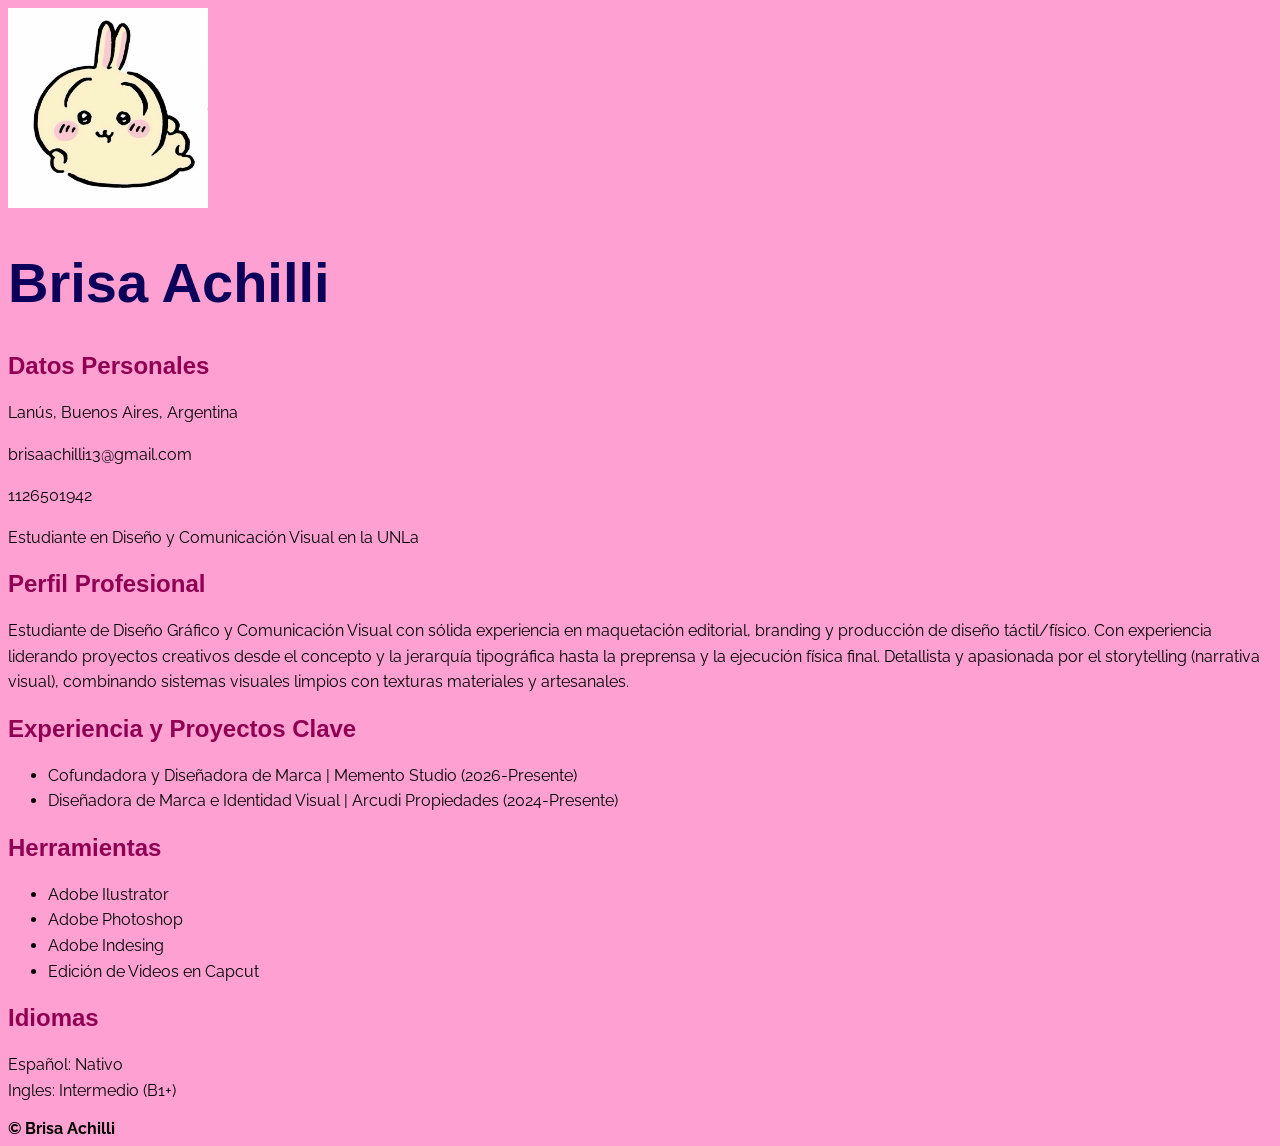
==== index.html @ 15874264 "primer commit" ====
<!DOCTYPE html>
<html>

<head>
    <meta charset="utf-8" />
    <title>Mi primer TP </title>
    <link rel="stylesheet" href="estilos.css">
    <style>
        @import url('https://fonts.googleapis.com/css2?family=Raleway:ital,wght@0,100..900;1,100..900&display=swap');
    </style>
</head>

<body>
    <header>
        <img src="img/usagi.jpg" alt="Foto de perfil" weidth="200" height="200">
        <h1>Brisa Achilli</h1>
    </header>
    <main>
        <h2>Datos Personales</h2>
        <p>Lanús, Buenos Aires, Argentina</p>
        <p>brisaachilli13@gmail.com</p>
        <p>1126501942</p>
        <p>Estudiante en Diseño y Comunicación Visual en la UNLa</p>
        <h2>Perfil Profesional</h2>
        <p> Estudiante de Diseño Gráfico y Comunicación Visual con sólida experiencia en maquetación editorial, branding
            y producción de diseño táctil/físico. Con experiencia liderando proyectos creativos desde el concepto y la
            jerarquía tipográfica hasta la preprensa y la ejecución física final. Detallista y apasionada por el
            storytelling (narrativa visual), combinando sistemas visuales limpios con texturas materiales y artesanales.
        </p>
        <h2>Experiencia y Proyectos Clave</h2>
        <ul>
            <li>Cofundadora y Diseñadora de Marca | Memento Studio (2026-Presente)</li>
            <li>Diseñadora de Marca e Identidad Visual | Arcudi Propiedades (2024-Presente)</li>
        </ul>
        <h2>Herramientas</h2>
        <ul>
            <li> Adobe Ilustrator</li>
            <li> Adobe Photoshop</li>
            <li> Adobe Indesing</li>
            <li> Edición de Videos en Capcut</li>
        </ul>

        <h2>Idiomas</h2>
        <p>Español: Nativo <br>
            Ingles: Intermedio (B1+) </p>



    </main>
    <footer><b>© Brisa Achilli</b></footer>
</body>

</html>
---- estilos.css ----
/*CSS DOCUMENT*/
@charset "UTF-8";
@font-face {
    font-family: "Special Gothic Expanded";
    src: url("fuentes/Special_Gothic_Expanded_One/SpecialGothicExpandedOne-Regular.ttf") format("truetype");
}

* {
    font-family: "raleway", sans-serif;
    background-color: rgb(255, 160, 211);
}

h1 {
    font-family: "Special Gothic Expanded", sans-serif;
    font-size: 3.5em;
    color: rgb(12, 0, 90);
}
h2,h3 {
    font-family: "Special Gothic Expanded", sans-serif;
    font-size: 1.5em;
    color: rgb(143, 0, 83);
}
p {
    text-wrap-style: balance;
    line-height: 1.6em;
}
li {
    text-wrap-style: balance;
    line-height: 1.6em;
}
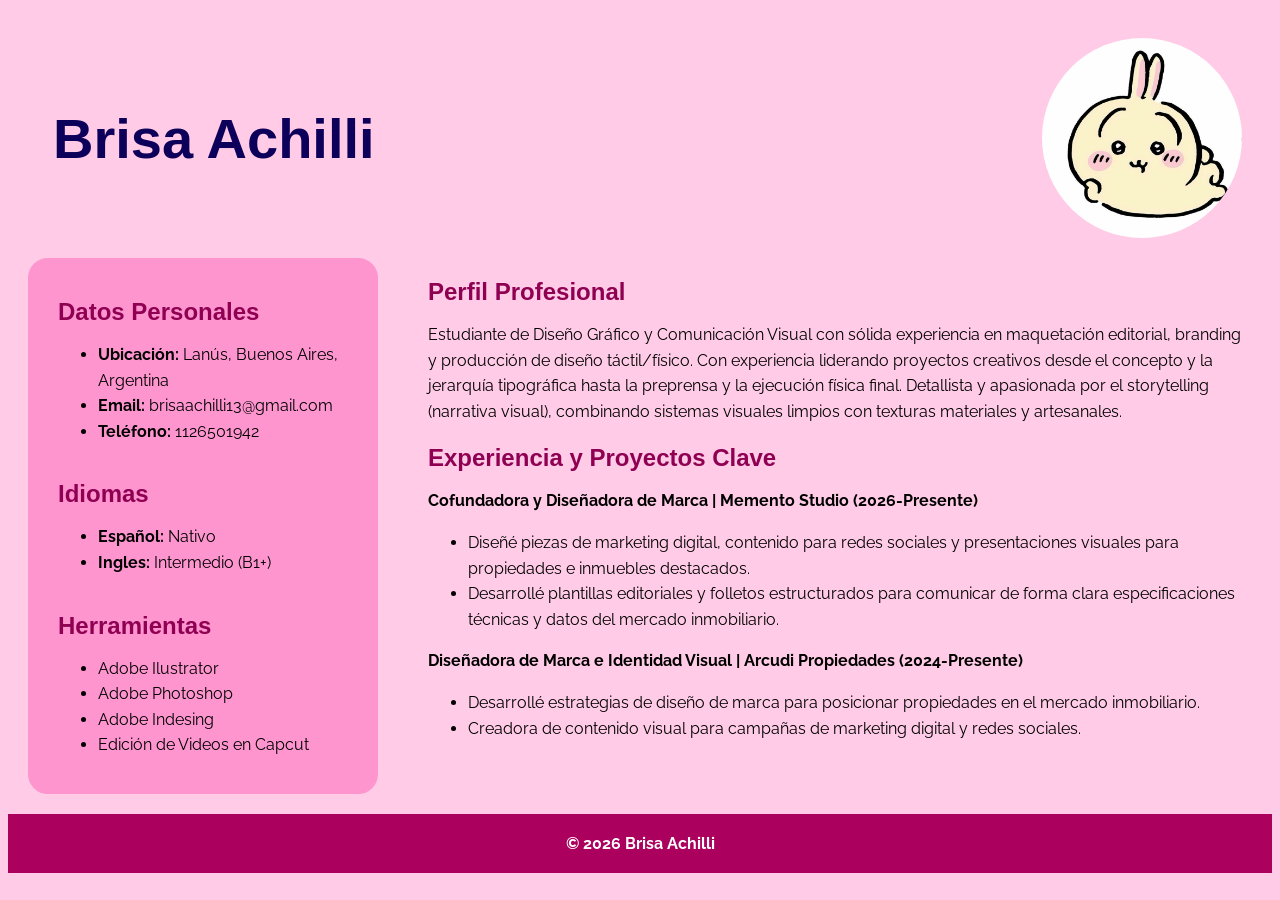
==== commit 35b7499c: "utilizacion de flexbox" ====
--- a/index.html
+++ b/index.html
@@ -12,42 +12,64 @@
 
 <body>
     <header>
-        <img src="img/usagi.jpg" alt="Foto de perfil" weidth="200" height="200">
+        <img class="foto-perfil" src="img/usagi.jpg" alt="Foto de perfil" width="200" height="200">
         <h1>Brisa Achilli</h1>
     </header>
     <main>
-        <h2>Datos Personales</h2>
-        <p>Lanús, Buenos Aires, Argentina</p>
-        <p>brisaachilli13@gmail.com</p>
-        <p>1126501942</p>
-        <p>Estudiante en Diseño y Comunicación Visual en la UNLa</p>
-        <h2>Perfil Profesional</h2>
-        <p> Estudiante de Diseño Gráfico y Comunicación Visual con sólida experiencia en maquetación editorial, branding
-            y producción de diseño táctil/físico. Con experiencia liderando proyectos creativos desde el concepto y la
-            jerarquía tipográfica hasta la preprensa y la ejecución física final. Detallista y apasionada por el
-            storytelling (narrativa visual), combinando sistemas visuales limpios con texturas materiales y artesanales.
-        </p>
-        <h2>Experiencia y Proyectos Clave</h2>
-        <ul>
-            <li>Cofundadora y Diseñadora de Marca | Memento Studio (2026-Presente)</li>
-            <li>Diseñadora de Marca e Identidad Visual | Arcudi Propiedades (2024-Presente)</li>
-        </ul>
-        <h2>Herramientas</h2>
-        <ul>
-            <li> Adobe Ilustrator</li>
-            <li> Adobe Photoshop</li>
-            <li> Adobe Indesing</li>
-            <li> Edición de Videos en Capcut</li>
-        </ul>
+        <section>
+            <article id="datos-personales">
 
-        <h2>Idiomas</h2>
-        <p>Español: Nativo <br>
-            Ingles: Intermedio (B1+) </p>
+                <h3>Datos Personales</h3>
+                <ul>
+                    <li><strong>Ubicación:</strong> Lanús, Buenos Aires, Argentina</li>
+                    <li><strong>Email:</strong> brisaachilli13@gmail.com</li>
+                    <li><strong>Teléfono:</strong> 1126501942</li>
+                </ul>
+                <h3>Idiomas</h3>
+                <ul>
+                    <li><strong>Español:</strong> Nativo</li>
+                    <li><strong>Ingles:</strong> Intermedio (B1+) </li>
+                </ul>
+                <h3>Herramientas</h3>
+                <ul>
+                    <li> Adobe Ilustrator</li>
+                    <li> Adobe Photoshop</li>
+                    <li> Adobe Indesing</li>
+                    <li> Edición de Videos en Capcut</li>
+                </ul>
+            </article>
+        </section>
+        <section class="perfil-profesional">
+            <h2>Perfil Profesional</h2>
+            <p> Estudiante de Diseño Gráfico y Comunicación Visual con sólida experiencia en maquetación editorial,
+                branding
+                y producción de diseño táctil/físico. Con experiencia liderando proyectos creativos desde el concepto y
+                la
+                jerarquía tipográfica hasta la preprensa y la ejecución física final. Detallista y apasionada por el
+                storytelling (narrativa visual), combinando sistemas visuales limpios con texturas materiales y
+                artesanales.
+            </p>
+            <h2>Experiencia y Proyectos Clave</h2>
 
-
-
+            <p><b>Cofundadora y Diseñadora de Marca | Memento Studio (2026-Presente)</b></p>
+            <ul>
+                <li>Diseñé piezas de marketing digital, contenido para redes sociales y presentaciones visuales para
+                    propiedades
+                    e inmuebles destacados.
+                </li>
+                <li>Desarrollé plantillas editoriales y folletos estructurados para comunicar de forma clara
+                    especificaciones
+                    técnicas y datos del mercado inmobiliario.
+                </li>
+            </ul>
+            <p><b>Diseñadora de Marca e Identidad Visual | Arcudi Propiedades (2024-Presente)</b></p>
+            <ul>
+                <li>Desarrollé estrategias de diseño de marca para posicionar propiedades en el mercado inmobiliario.</li>
+                <li>Creadora de contenido visual para campañas de marketing digital y redes sociales.</li>
+            </ul>
+        </section>
     </main>
-    <footer><b>© Brisa Achilli</b></footer>
+    <footer><b>© 2026 Brisa Achilli</b></footer>
 </body>
 
 </html>
--- a/estilos.css
+++ b/estilos.css
@@ -1,5 +1,6 @@
 /*CSS DOCUMENT*/
 @charset "UTF-8";
+
 @font-face {
     font-family: "Special Gothic Expanded";
     src: url("fuentes/Special_Gothic_Expanded_One/SpecialGothicExpandedOne-Regular.ttf") format("truetype");
@@ -7,24 +8,86 @@
 
 * {
     font-family: "raleway", sans-serif;
-    background-color: rgb(255, 160, 211);
+}
+
+body {
+    background-color: rgb(255, 201, 230, 0.96);
 }
 
 h1 {
     font-family: "Special Gothic Expanded", sans-serif;
     font-size: 3.5em;
     color: rgb(12, 0, 90);
+    margin-block-start: 0px;
+    margin-block-end: 0px;
+    margin-inline-start: 0px;
+    margin-inline-end: 0px;
+    font-weight: bold;
+    unicode-bidi: isolate;
+    padding: 15px;
 }
-h2,h3 {
+
+h2,
+h3 {
     font-family: "Special Gothic Expanded", sans-serif;
     font-size: 1.5em;
     color: rgb(143, 0, 83);
+    margin-block-start: 20px;
+    margin-block-end: 0px;
 }
+
 p {
     text-wrap-style: balance;
     line-height: 1.6em;
 }
+
 li {
     text-wrap-style: balance;
     line-height: 1.6em;
+}
+
+header {
+    display: flex;
+    padding: 30px 30px 0px 30px;
+    flex-direction: row-reverse;
+    justify-content: space-between;
+    align-items: center;
+    margin-bottom: 0px;
+    margin-top: 0px;
+    margin-left: 0px;
+    margin-right: 0px;
+
+}
+
+main {
+    display: flex;
+    flex-direction: row;
+    gap: 50px;
+    padding: 20px;
+}
+
+#datos-personales {
+    display: flex;
+    flex-direction: column;
+    align-items: right;
+    padding: 0px 0px 0px 10px;
+    background-color: rgb(255, 149, 207);
+    width: 300px;
+    flex-shrink: 5;
+    border: 20px solid rgb(255, 149, 207);
+    border-radius: 20px;
+}
+
+footer {
+    display: flex;
+    justify-content: center;
+    align-items: center;
+    background-color: rgb(172, 0, 94);
+    padding: 20px;
+    margin-top: 20px 20px 0px 20px;
+    color: rgb(255, 255, 255);
+}
+
+.foto-perfil {
+    border-radius: 50%;
 }
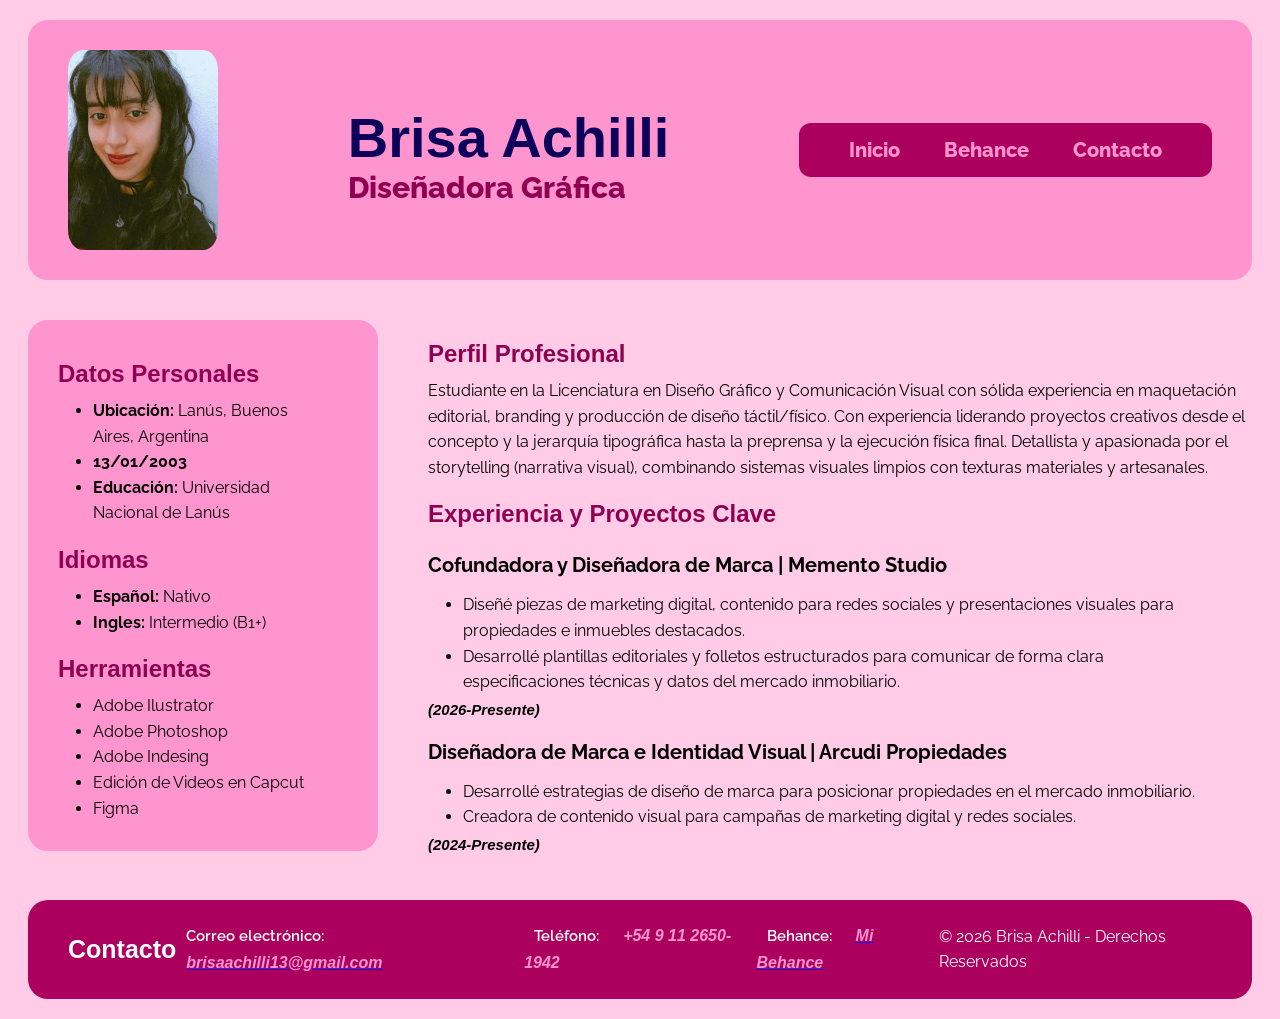
==== commit 65b6f479: "achilli_brisa_preentrega" ====
--- a/index.html
+++ b/index.html
@@ -12,36 +12,47 @@
 
 <body>
     <header>
-        <img class="foto-perfil" src="img/usagi.jpg" alt="Foto de perfil" width="200" height="200">
-        <h1>Brisa Achilli</h1>
+        <img class="foto-perfil" src="img/achilli_brisa_foto_de_perfil.jpg" alt="Foto de perfil">
+        <section class="header-cv">
+            <h1>Brisa Achilli</h1>
+            <h4>Diseñadora Gráfica</h4>
+        </section>
+        <nav class="nav-cv">
+            <a href="#"><span class="nav-item">Inicio</span></a>
+            <a href="https://www.behance.net/briachilli"><span class="nav-item">Behance</span></a>
+            <a href="#"><span class="nav-item">Contacto</span></a>
+        </nav>
+
     </header>
     <main>
         <section>
-            <article id="datos-personales">
+            <aside id="datos-personales">
 
-                <h3>Datos Personales</h3>
+                <h2>Datos Personales</h2>
                 <ul>
-                    <li><strong>Ubicación:</strong> Lanús, Buenos Aires, Argentina</li>
-                    <li><strong>Email:</strong> brisaachilli13@gmail.com</li>
-                    <li><strong>Teléfono:</strong> 1126501942</li>
+                    <li><span class="datos-personales">Ubicación:</span> Lanús, Buenos Aires, Argentina</li>
+                    <li><span class="datos-personales">13/01/2003</span></li>
+                    <li><span class="datos-personales">Educación:</span> Universidad Nacional de Lanús</li>
                 </ul>
                 <h3>Idiomas</h3>
                 <ul>
-                    <li><strong>Español:</strong> Nativo</li>
-                    <li><strong>Ingles:</strong> Intermedio (B1+) </li>
+                    <li><span class="datos-personales">Español:</span> Nativo</li>
+                    <li><span class="datos-personales">Ingles:</span> Intermedio (B1+) </li>
                 </ul>
-                <h3>Herramientas</h3>
+                <h2>Herramientas</h2>
                 <ul>
                     <li> Adobe Ilustrator</li>
                     <li> Adobe Photoshop</li>
                     <li> Adobe Indesing</li>
                     <li> Edición de Videos en Capcut</li>
+                    <li> Figma</li>
                 </ul>
-            </article>
+            </aside>
         </section>
         <section class="perfil-profesional">
             <h2>Perfil Profesional</h2>
-            <p> Estudiante de Diseño Gráfico y Comunicación Visual con sólida experiencia en maquetación editorial,
+            <p> Estudiante en la Licenciatura en Diseño Gráfico y Comunicación Visual con sólida experiencia en
+                maquetación editorial,
                 branding
                 y producción de diseño táctil/físico. Con experiencia liderando proyectos creativos desde el concepto y
                 la
@@ -51,7 +62,7 @@
             </p>
             <h2>Experiencia y Proyectos Clave</h2>
 
-            <p><b>Cofundadora y Diseñadora de Marca | Memento Studio (2026-Presente)</b></p>
+            <h5>Cofundadora y Diseñadora de Marca | Memento Studio</h5>
             <ul>
                 <li>Diseñé piezas de marketing digital, contenido para redes sociales y presentaciones visuales para
                     propiedades
@@ -62,14 +73,26 @@
                     técnicas y datos del mercado inmobiliario.
                 </li>
             </ul>
-            <p><b>Diseñadora de Marca e Identidad Visual | Arcudi Propiedades (2024-Presente)</b></p>
+            <p><span class="fechas"> (2026-Presente) </span></p>
+            <h5>Diseñadora de Marca e Identidad Visual | Arcudi Propiedades</h5>
             <ul>
-                <li>Desarrollé estrategias de diseño de marca para posicionar propiedades en el mercado inmobiliario.</li>
+                <li>Desarrollé estrategias de diseño de marca para posicionar propiedades en el mercado inmobiliario.
+                </li>
                 <li>Creadora de contenido visual para campañas de marketing digital y redes sociales.</li>
             </ul>
+            <p><span class="fechas"> (2024-Presente) </span></p>
         </section>
     </main>
-    <footer><b>© 2026 Brisa Achilli</b></footer>
+    <footer>
+        <h5><span class="contacto">Contacto</span></h5>
+        <p><span class="p-contacto">Correo electrónico:</span> <a href="mailto:brisaachilli13@gmail.com"><span
+                    class="estilos-contacto">brisaachilli13@gmail.com</span></a></p>
+        </li>
+        <p><span class="p-contacto">Teléfono:</span> <span class="estilos-contacto">+54 9 11 2650-1942</span></a></p>
+        <p><span class="p-contacto">Behance:</span> <a href="https://www.behance.net/briachilli"><span
+                    class="estilos-contacto">Mi Behance</span></a></p>
+        <p>© 2026 Brisa Achilli - Derechos Reservados</p>
+    </footer>
 </body>
 
 </html>
--- a/estilos.css
+++ b/estilos.css
@@ -8,6 +8,12 @@
 
 * {
     font-family: "raleway", sans-serif;
+}
+
+.foto-perfil {
+    border-radius: 10%;
+    width: 150px;
+    height: 200px;
 }
 
 body {
@@ -24,7 +30,7 @@
     margin-inline-end: 0px;
     font-weight: bold;
     unicode-bidi: isolate;
-    padding: 15px;
+    padding: 10px 0px 0px 0px;
 }
 
 h2,
@@ -32,13 +38,30 @@
     font-family: "Special Gothic Expanded", sans-serif;
     font-size: 1.5em;
     color: rgb(143, 0, 83);
-    margin-block-start: 20px;
-    margin-block-end: 0px;
+    padding: 10px 0px 10px 0px;
+    margin: 10px 0px 0px 0px;
+}
+
+h4 {
+    font-family: "Raleway", sans-serif;
+    font-weight: 800;
+    font-size: 30px;
+    color: rgb(143, 0, 83);
+    margin: 0px
+}
+
+h5 {
+    font-family: "Raleway", sans-serif;
+    font-size: 20px;
+    color: rgb(0, 0, 0);
+    padding: 15px 0px 15px 0px;
+    margin: 0px;
 }
 
 p {
     text-wrap-style: balance;
     line-height: 1.6em;
+    margin: 0px;
 }
 
 li {
@@ -46,31 +69,35 @@
     line-height: 1.6em;
 }
 
+ul {
+    padding: 0px 10px 0px 10px;
+    margin: 0px 25px 0px 25px;
+}
+
 header {
     display: flex;
-    padding: 30px 30px 0px 30px;
-    flex-direction: row-reverse;
+    padding: 20px 20px 0px 20px;
     justify-content: space-between;
+    ;
     align-items: center;
-    margin-bottom: 0px;
-    margin-top: 0px;
-    margin-left: 0px;
-    margin-right: 0px;
-
+    margin: 20px 20px 20px 20px;
+    background-color: rgb(255, 149, 207);
+    padding: 30px 40px;
+    border-radius: 20px;
 }
 
 main {
     display: flex;
     flex-direction: row;
     gap: 50px;
-    padding: 20px;
+    padding: 20px 20px 4ch 20px;
 }
 
 #datos-personales {
     display: flex;
     flex-direction: column;
     align-items: right;
-    padding: 0px 0px 0px 10px;
+    padding: 0px 0px 10px 10px;
     background-color: rgb(255, 149, 207);
     width: 300px;
     flex-shrink: 5;
@@ -78,16 +105,85 @@
     border-radius: 20px;
 }
 
+.fechas {
+    font-size: 15px;
+    color: rgb(0, 0, 0);
+    font-style: italic;
+    font-weight: 600;
+    line-height: 2em;
+
+}
+
+.datos-personales {
+    font-size: 16px;
+    color: rgb(0, 0, 0);
+    font-weight: bold;
+    margin: 0px;
+}
+
+.listado-datos-personales {
+    list-style-type: none;
+    padding: 0px 0px 0px 0px;
+    margin: 0px;
+}
+
 footer {
     display: flex;
-    justify-content: center;
+    justify-content: space-between;
     align-items: center;
     background-color: rgb(172, 0, 94);
+    border-radius: 20px;
     padding: 20px;
-    margin-top: 20px 20px 0px 20px;
+    margin: 0px 20px 20px 20px;
     color: rgb(255, 255, 255);
 }
 
-.foto-perfil {
-    border-radius: 50%;
+.contacto {
+    font-size: 25px;
+    font-family: "Special Gothic Expanded", sans-serif;
+    color: rgb(255, 255, 255);
+    padding: 0px 00px 0px 20px;
+}
+
+.estilos-contacto {
+    font-size: 20x;
+    padding: 10px;
+    color: rgb(255, 149, 207);
+    font-style: italic;
+    font-weight: 800;
+    margin: 0px;
+    text-decoration: none;
+}
+
+.p-contacto {
+    font-size: 15px;
+    color: rgb(255, 255, 255);
+    font-weight: 600;
+    padding: 10px;
+}
+
+.nav-cv {
+    background-color: rgb(172, 0, 94);
+    padding: 15px 30px;
+    border-radius: 12px;
+}
+
+.nav-cv ul {
+    display: flex;
+    list-style: none;
+    display: flex;
+    gap: 25px;
+    align-items: center;
+}
+
+.nav-cv a {
+    font-size: 20px;
+    text-decoration: none;
+    color: rgb(255, 149, 207);
+    font-weight: 800;
+    padding: 10px 20px;
+}
+
+.nav-cv a:hover {
+    color: #ffffff;
 }
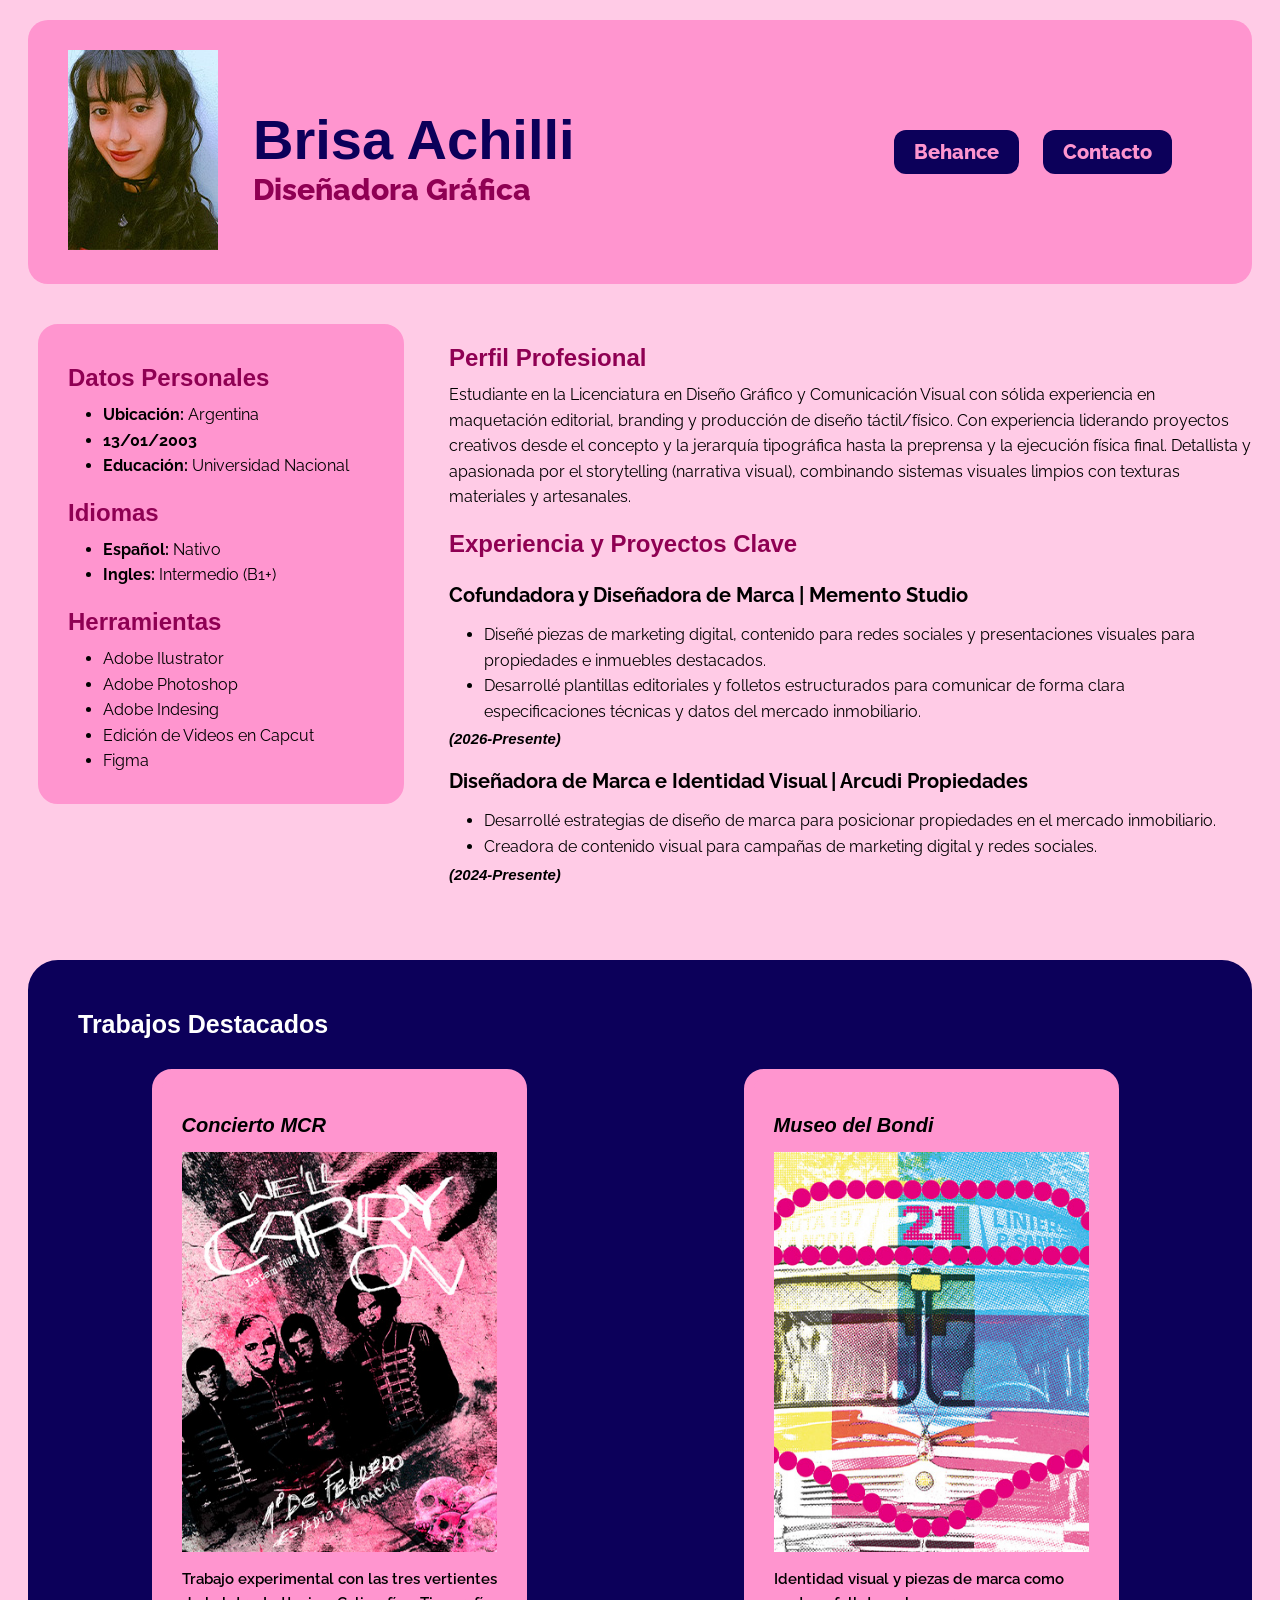
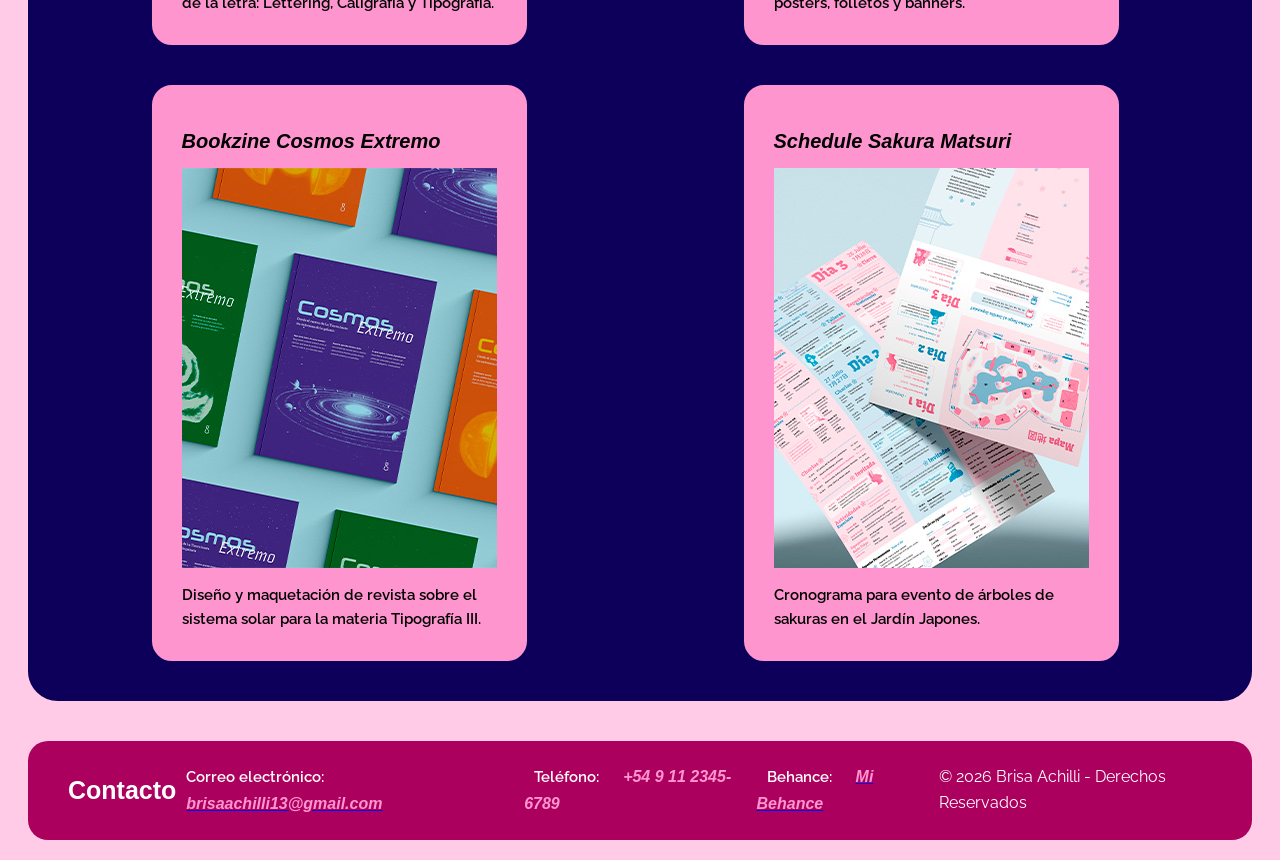
==== commit c798f6d7: "entrega-tp1" ====
--- a/index.html
+++ b/index.html
@@ -1,38 +1,43 @@
 <!DOCTYPE html>
 <html>
+<html lang="es">
 
 <head>
     <meta charset="utf-8" />
     <title>Mi primer TP </title>
-    <link rel="stylesheet" href="estilos.css">
+    <link rel="stylesheet" href="estilos.css" type="text/css" />
+    <link rel="icon" href="img/favicon.ico" type="image/x-icon">
     <style>
         @import url('https://fonts.googleapis.com/css2?family=Raleway:ital,wght@0,100..900;1,100..900&display=swap');
     </style>
 </head>
 
 <body>
-    <header>
-        <img class="foto-perfil" src="img/achilli_brisa_foto_de_perfil.jpg" alt="Foto de perfil">
-        <section class="header-cv">
-            <h1>Brisa Achilli</h1>
-            <h4>Diseñadora Gráfica</h4>
+    <header class="header-cv">
+        <section class="izquierda-header">
+            <article class="foto-perfil">
+                <img src="img/achilli_brisa_foto_de_perfil.jpg" alt="foto-de-perfil"
+                    style="width: 150px; height: 200px;">
+            </article>
+            <article class="nombre-profesion">
+                <h1>Brisa Achilli</h1>
+                <h4>Diseñadora Gráfica</h4>
+            </article>
         </section>
-        <nav class="nav-cv">
-            <a href="#"><span class="nav-item">Inicio</span></a>
+        <nav>
             <a href="https://www.behance.net/briachilli"><span class="nav-item">Behance</span></a>
             <a href="#"><span class="nav-item">Contacto</span></a>
         </nav>
 
     </header>
     <main>
-        <section>
+        <section class="contenedor-principal">
             <aside id="datos-personales">
-
                 <h2>Datos Personales</h2>
                 <ul>
-                    <li><span class="datos-personales">Ubicación:</span> Lanús, Buenos Aires, Argentina</li>
+                    <li><span class="datos-personales">Ubicación:</span> Argentina</li>
                     <li><span class="datos-personales">13/01/2003</span></li>
-                    <li><span class="datos-personales">Educación:</span> Universidad Nacional de Lanús</li>
+                    <li><span class="datos-personales">Educación:</span> Universidad Nacional</li>
                 </ul>
                 <h3>Idiomas</h3>
                 <ul>
@@ -48,47 +53,74 @@
                     <li> Figma</li>
                 </ul>
             </aside>
+            <article class="perfil-profesional">
+                <h2>Perfil Profesional</h2>
+                <p> Estudiante en la Licenciatura en Diseño Gráfico y Comunicación Visual con sólida experiencia en
+                    maquetación editorial, branding y producción de diseño táctil/físico. Con experiencia liderando
+                    proyectos creativos desde el
+                    concepto y la jerarquía tipográfica hasta la preprensa y la ejecución física final. Detallista y
+                    apasionada por el
+                    storytelling (narrativa visual), combinando sistemas visuales limpios con texturas materiales y
+                    artesanales.
+                </p>
+                <h2>Experiencia y Proyectos Clave</h2>
+
+                <h5>Cofundadora y Diseñadora de Marca | Memento Studio</h5>
+                <ul>
+                    <li>Diseñé piezas de marketing digital, contenido para redes sociales y presentaciones visuales para
+                        propiedades
+                        e inmuebles destacados.
+                    </li>
+                    <li>Desarrollé plantillas editoriales y folletos estructurados para comunicar de forma clara
+                        especificaciones
+                        técnicas y datos del mercado inmobiliario.
+                    </li>
+                </ul>
+                <p><span class="fechas"> (2026-Presente) </span></p>
+                <h5>Diseñadora de Marca e Identidad Visual | Arcudi Propiedades</h5>
+                <ul>
+                    <li>Desarrollé estrategias de diseño de marca para posicionar propiedades en el mercado
+                        inmobiliario.
+                    </li>
+                    <li>Creadora de contenido visual para campañas de marketing digital y redes sociales.</li>
+                </ul>
+                <p><span class="fechas"> (2024-Presente) </span></p>
+            </article>
         </section>
-        <section class="perfil-profesional">
-            <h2>Perfil Profesional</h2>
-            <p> Estudiante en la Licenciatura en Diseño Gráfico y Comunicación Visual con sólida experiencia en
-                maquetación editorial,
-                branding
-                y producción de diseño táctil/físico. Con experiencia liderando proyectos creativos desde el concepto y
-                la
-                jerarquía tipográfica hasta la preprensa y la ejecución física final. Detallista y apasionada por el
-                storytelling (narrativa visual), combinando sistemas visuales limpios con texturas materiales y
-                artesanales.
-            </p>
-            <h2>Experiencia y Proyectos Clave</h2>
-
-            <h5>Cofundadora y Diseñadora de Marca | Memento Studio</h5>
-            <ul>
-                <li>Diseñé piezas de marketing digital, contenido para redes sociales y presentaciones visuales para
-                    propiedades
-                    e inmuebles destacados.
-                </li>
-                <li>Desarrollé plantillas editoriales y folletos estructurados para comunicar de forma clara
-                    especificaciones
-                    técnicas y datos del mercado inmobiliario.
-                </li>
-            </ul>
-            <p><span class="fechas"> (2026-Presente) </span></p>
-            <h5>Diseñadora de Marca e Identidad Visual | Arcudi Propiedades</h5>
-            <ul>
-                <li>Desarrollé estrategias de diseño de marca para posicionar propiedades en el mercado inmobiliario.
-                </li>
-                <li>Creadora de contenido visual para campañas de marketing digital y redes sociales.</li>
-            </ul>
-            <p><span class="fechas"> (2024-Presente) </span></p>
+        <section class="trabajos-destacados">
+            <h2 class="titulo-seccion">Trabajos Destacados</h2>
+            <article class="contenedor-tarjetas">
+                <div class="tarjeta-trabajo">
+                    <h5 class="titulos-trabajos">Concierto MCR</h5>
+                    <img src="img/trabajo1.jpg" alt="trabajo-1" style="width: 315px; height: 400px;">
+                    <p class="descripcion-trabajo">Trabajo experimental con las tres vertientes de la letra: Lettering,
+                        Caligrafía y Tipografía.</p>
+                </div>
+                <div class="tarjeta-trabajo">
+                    <h5 class="titulos-trabajos">Museo del Bondi</h5>
+                    <img src="img/trabajo2.jpg" alt="trabajo-2" style="width: 315px; height: 400px;">
+                    <p class="descripcion-trabajo">Identidad visual y piezas de marca como posters, folletos y banners.
+                    </p>
+                </div>
+                <div class="tarjeta-trabajo">
+                    <h5 class="titulos-trabajos">Bookzine Cosmos Extremo</h5>
+                    <img src="img/trabajo3.jpg" alt="trabajo-3" style="width: 315px; height: 400px;">
+                    <p class="descripcion-trabajo">Diseño y maquetación de revista sobre el sistema solar
+                        para la materia Tipografía III.</p>
+                </div>
+                <div class="tarjeta-trabajo">
+                    <h5 class="titulos-trabajos">Schedule Sakura Matsuri</h5>
+                    <img src="img/trabajo4.jpg" alt="trabajo-4" style="width: 315px; height: 400px;">
+                    <p class="descripcion-trabajo">Cronograma para evento de árboles de sakuras en el Jardín Japones.</p>
+                </div>
+            </article>
         </section>
     </main>
     <footer>
         <h5><span class="contacto">Contacto</span></h5>
         <p><span class="p-contacto">Correo electrónico:</span> <a href="mailto:brisaachilli13@gmail.com"><span
                     class="estilos-contacto">brisaachilli13@gmail.com</span></a></p>
-        </li>
-        <p><span class="p-contacto">Teléfono:</span> <span class="estilos-contacto">+54 9 11 2650-1942</span></a></p>
+        <p><span class="p-contacto">Teléfono:</span> <span class="estilos-contacto">+54 9 11 2345-6789</span></p>
         <p><span class="p-contacto">Behance:</span> <a href="https://www.behance.net/briachilli"><span
                     class="estilos-contacto">Mi Behance</span></a></p>
         <p>© 2026 Brisa Achilli - Derechos Reservados</p>
--- a/estilos.css
+++ b/estilos.css
@@ -10,26 +10,36 @@
     font-family: "raleway", sans-serif;
 }
 
-.foto-perfil {
-    border-radius: 10%;
-    width: 150px;
-    height: 200px;
-}
-
 body {
     background-color: rgb(255, 201, 230, 0.96);
+}
+
+nav {
+    padding: 15px 30px;
+    border-radius: 12px;
+}
+
+nav a {
+    background-color: rgb(12, 0, 90);
+    border-radius: 12px;
+    margin: 10px;
+    font-size: 20px;
+    text-decoration: none;
+    color: rgb(255, 149, 207);
+    font-weight: 800;
+    padding: 10px 20px;
+}
+
+nav a:hover {
+    color: #ffffff;
 }
 
 h1 {
     font-family: "Special Gothic Expanded", sans-serif;
     font-size: 3.5em;
     color: rgb(12, 0, 90);
-    margin-block-start: 0px;
-    margin-block-end: 0px;
-    margin-inline-start: 0px;
-    margin-inline-end: 0px;
+    margin: 0px;
     font-weight: bold;
-    unicode-bidi: isolate;
     padding: 10px 0px 0px 0px;
 }
 
@@ -43,7 +53,6 @@
 }
 
 h4 {
-    font-family: "Raleway", sans-serif;
     font-weight: 800;
     font-size: 30px;
     color: rgb(143, 0, 83);
@@ -78,7 +87,6 @@
     display: flex;
     padding: 20px 20px 0px 20px;
     justify-content: space-between;
-    ;
     align-items: center;
     margin: 20px 20px 20px 20px;
     background-color: rgb(255, 149, 207);
@@ -86,23 +94,46 @@
     border-radius: 20px;
 }
 
+.foto-perfil {
+    border-radius: 20px;
+}
+
+.izquierda-header {
+    display: flex;
+    align-items: center;
+    gap: 20px;
+}
+
+.nombre-profesion {
+    padding: 0px 0px 0px 15px;
+}
+
 main {
     display: flex;
-    flex-direction: row;
+    flex-direction: column;
     gap: 50px;
-    padding: 20px 20px 4ch 20px;
+    padding: 20px 20px 40px 20px;
+}
+
+.contenedor-principal {
+    display: flex;
+    gap: 20px;
+    padding: 0px 0px 10px 10px;
 }
 
 #datos-personales {
     display: flex;
     flex-direction: column;
-    align-items: right;
     padding: 0px 0px 10px 10px;
     background-color: rgb(255, 149, 207);
-    width: 300px;
-    flex-shrink: 5;
+    flex-shrink: 0;
+    align-self: flex-start;
     border: 20px solid rgb(255, 149, 207);
     border-radius: 20px;
+}
+
+.perfil-profesional {
+    padding: 0px 0px 10px 25px;
 }
 
 .fechas {
@@ -125,6 +156,59 @@
     list-style-type: none;
     padding: 0px 0px 0px 0px;
     margin: 0px;
+}
+
+.titulo-seccion {
+    padding: 0px 0px 10px 10px;
+    margin: 20px 0px 20px 0px;
+    font-size: 25px;
+    color: rgb(255, 255, 255);
+    font-weight: 900;
+}
+
+.trabajos-destacados {
+    display: flex;
+    flex-direction: column;
+    padding: 0px 0px 10px 10px;
+    background-color: rgb(12, 0, 90);
+    border: 30px solid rgb(12, 0, 90);
+    border-radius: 30px;
+    max-width: fit-content;
+}
+
+.tarjeta-trabajo {
+    display: flex;
+    flex-direction: column;
+    padding: 20px;
+    margin: 0px 10px 0px 0px;
+    border-radius: 20px;
+    background-color: rgb(255, 149, 207);
+    border: 10px solid rgb(255, 149, 207);
+}
+
+.titulos-trabajos {
+    font-weight: 800;
+    font-style: italic;
+}
+
+.contenedor-tarjetas {
+    display: flex;
+    flex-direction: row;
+    flex-wrap: wrap;
+    align-items: center;
+    justify-content: space-around;
+    gap: 40px;
+    margin: 0px 10px 0px 0px;
+    border-radius: 20px;
+}
+
+.descripcion-trabajo {
+    font-size: 15px;
+    color: rgb(0, 0, 0);
+    font-weight: 600;
+    padding: 15px 0px 0px 0px;
+    max-width: 315px;
+
 }
 
 footer {
@@ -160,30 +244,4 @@
     color: rgb(255, 255, 255);
     font-weight: 600;
     padding: 10px;
-}
-
-.nav-cv {
-    background-color: rgb(172, 0, 94);
-    padding: 15px 30px;
-    border-radius: 12px;
-}
-
-.nav-cv ul {
-    display: flex;
-    list-style: none;
-    display: flex;
-    gap: 25px;
-    align-items: center;
-}
-
-.nav-cv a {
-    font-size: 20px;
-    text-decoration: none;
-    color: rgb(255, 149, 207);
-    font-weight: 800;
-    padding: 10px 20px;
-}
-
-.nav-cv a:hover {
-    color: #ffffff;
 }
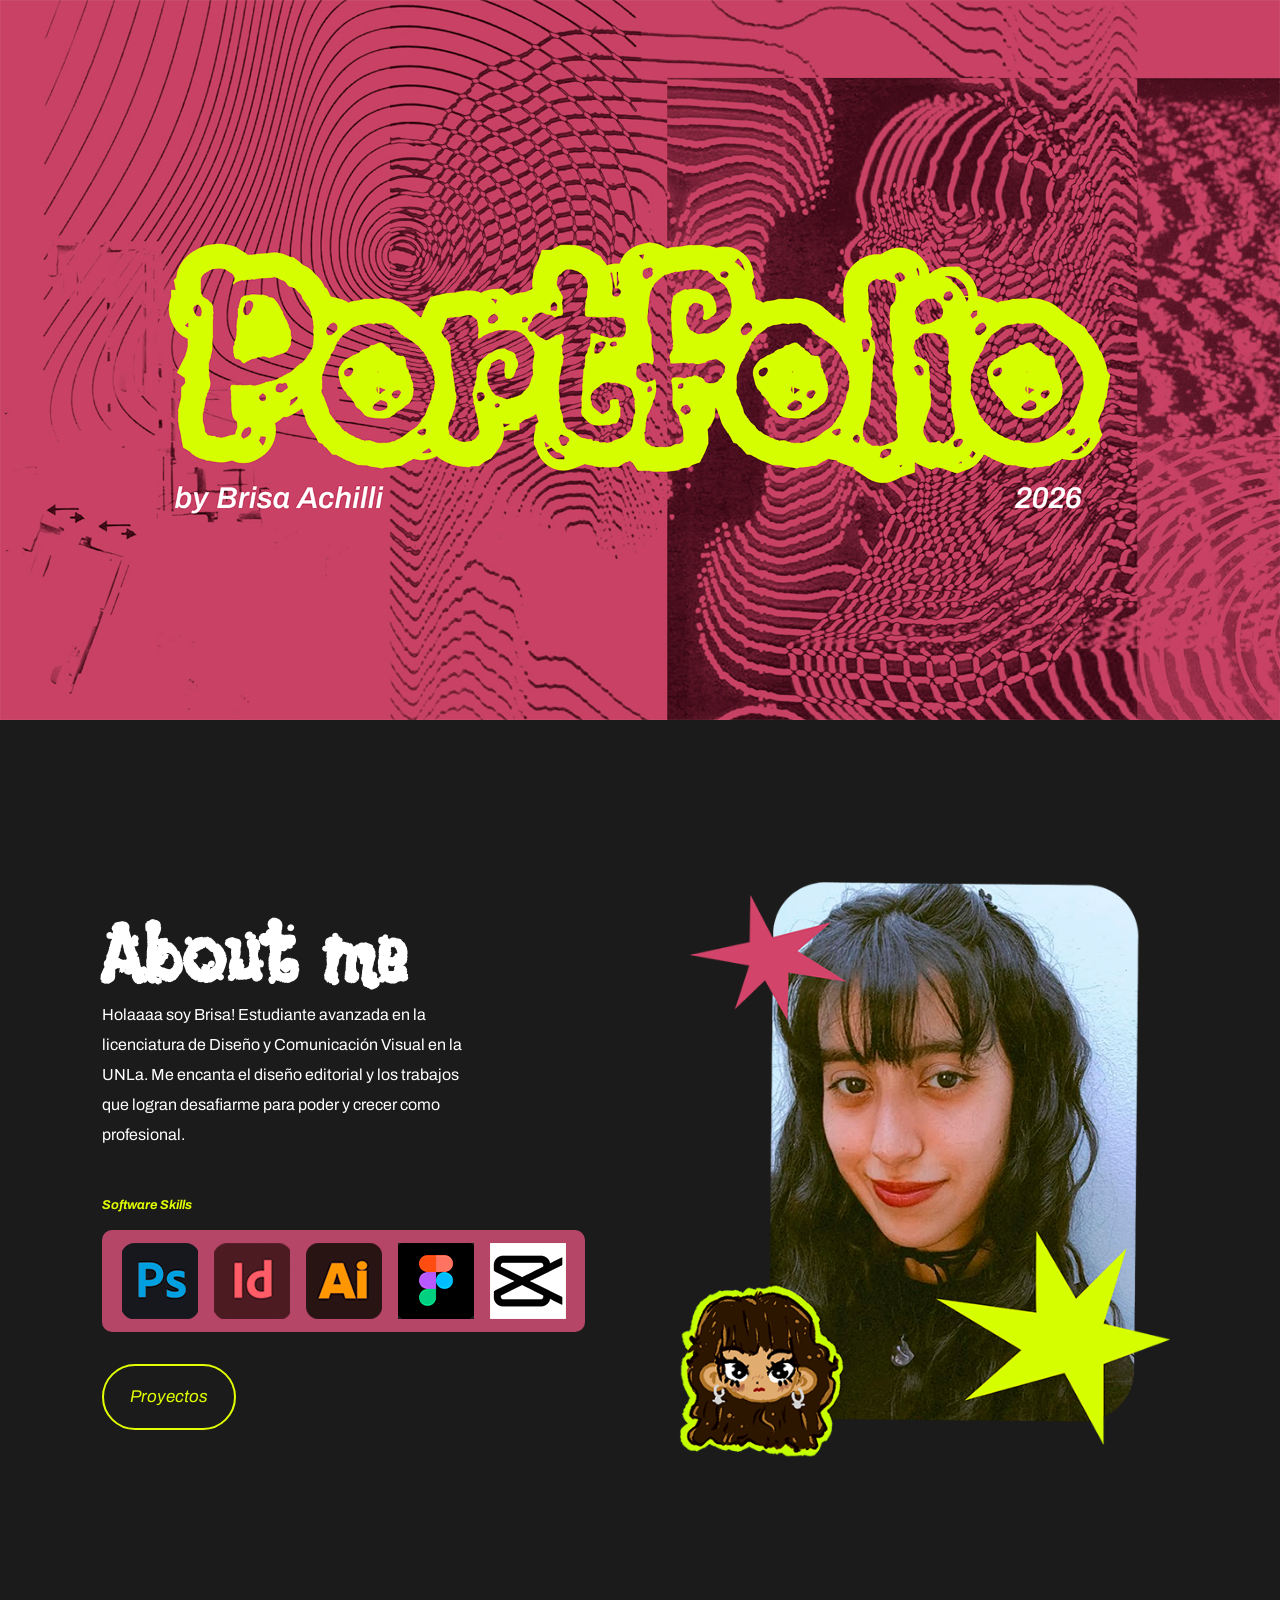
==== commit a6e09f5e: "Actualizacion completa del portfolio" ====
--- a/index.html
+++ b/index.html
@@ -1,130 +1,48 @@
 <!DOCTYPE html>
-<html>
 <html lang="es">
 
 <head>
-    <meta charset="utf-8" />
-    <title>Mi primer TP </title>
-    <link rel="stylesheet" href="estilos.css" type="text/css" />
-    <link rel="icon" href="img/favicon.ico" type="image/x-icon">
-    <style>
-        @import url('https://fonts.googleapis.com/css2?family=Raleway:ital,wght@0,100..900;1,100..900&display=swap');
-    </style>
+  <meta charset="utf-8" />
+  <title>Portfolio 2026 - Brisa Achilli</title>
+  <link
+    href="https://fonts.googleapis.com/css2?family=Archivo:ital,wght@0,400;0,700;1,400;1,700&family=Black+And+White+Picture&display=swap"
+    rel="stylesheet">
+  <link rel="stylesheet" href="style.css">
+  <link rel="icon" href="img/favicon.ico" type="image/x-icon">
+  <style>
+    @import url('https://fonts.googleapis.com/css2?family=Archivo:ital,wght@0,100..900;1,100..900&display=swap');
+  </style>
 </head>
 
 <body>
-    <header class="header-cv">
-        <section class="izquierda-header">
-            <article class="foto-perfil">
-                <img src="img/achilli_brisa_foto_de_perfil.jpg" alt="foto-de-perfil"
-                    style="width: 150px; height: 200px;">
-            </article>
-            <article class="nombre-profesion">
-                <h1>Brisa Achilli</h1>
-                <h4>Diseñadora Gráfica</h4>
-            </article>
-        </section>
-        <nav>
-            <a href="https://www.behance.net/briachilli"><span class="nav-item">Behance</span></a>
-            <a href="#"><span class="nav-item">Contacto</span></a>
-        </nav>
+  <main class="inicio">
+    <section class="hero">
+      <img src="img/banner-portfolio.png" alt="Portfolio by Brisa Achilli 2026">
+    </section>
 
-    </header>
-    <main>
-        <section class="contenedor-principal">
-            <aside id="datos-personales">
-                <h2>Datos Personales</h2>
-                <ul>
-                    <li><span class="datos-personales">Ubicación:</span> Argentina</li>
-                    <li><span class="datos-personales">13/01/2003</span></li>
-                    <li><span class="datos-personales">Educación:</span> Universidad Nacional</li>
-                </ul>
-                <h3>Idiomas</h3>
-                <ul>
-                    <li><span class="datos-personales">Español:</span> Nativo</li>
-                    <li><span class="datos-personales">Ingles:</span> Intermedio (B1+) </li>
-                </ul>
-                <h2>Herramientas</h2>
-                <ul>
-                    <li> Adobe Ilustrator</li>
-                    <li> Adobe Photoshop</li>
-                    <li> Adobe Indesing</li>
-                    <li> Edición de Videos en Capcut</li>
-                    <li> Figma</li>
-                </ul>
-            </aside>
-            <article class="perfil-profesional">
-                <h2>Perfil Profesional</h2>
-                <p> Estudiante en la Licenciatura en Diseño Gráfico y Comunicación Visual con sólida experiencia en
-                    maquetación editorial, branding y producción de diseño táctil/físico. Con experiencia liderando
-                    proyectos creativos desde el
-                    concepto y la jerarquía tipográfica hasta la preprensa y la ejecución física final. Detallista y
-                    apasionada por el
-                    storytelling (narrativa visual), combinando sistemas visuales limpios con texturas materiales y
-                    artesanales.
-                </p>
-                <h2>Experiencia y Proyectos Clave</h2>
-
-                <h5>Cofundadora y Diseñadora de Marca | Memento Studio</h5>
-                <ul>
-                    <li>Diseñé piezas de marketing digital, contenido para redes sociales y presentaciones visuales para
-                        propiedades
-                        e inmuebles destacados.
-                    </li>
-                    <li>Desarrollé plantillas editoriales y folletos estructurados para comunicar de forma clara
-                        especificaciones
-                        técnicas y datos del mercado inmobiliario.
-                    </li>
-                </ul>
-                <p><span class="fechas"> (2026-Presente) </span></p>
-                <h5>Diseñadora de Marca e Identidad Visual | Arcudi Propiedades</h5>
-                <ul>
-                    <li>Desarrollé estrategias de diseño de marca para posicionar propiedades en el mercado
-                        inmobiliario.
-                    </li>
-                    <li>Creadora de contenido visual para campañas de marketing digital y redes sociales.</li>
-                </ul>
-                <p><span class="fechas"> (2024-Presente) </span></p>
-            </article>
-        </section>
-        <section class="trabajos-destacados">
-            <h2 class="titulo-seccion">Trabajos Destacados</h2>
-            <article class="contenedor-tarjetas">
-                <div class="tarjeta-trabajo">
-                    <h5 class="titulos-trabajos">Concierto MCR</h5>
-                    <img src="img/trabajo1.jpg" alt="trabajo-1" style="width: 315px; height: 400px;">
-                    <p class="descripcion-trabajo">Trabajo experimental con las tres vertientes de la letra: Lettering,
-                        Caligrafía y Tipografía.</p>
-                </div>
-                <div class="tarjeta-trabajo">
-                    <h5 class="titulos-trabajos">Museo del Bondi</h5>
-                    <img src="img/trabajo2.jpg" alt="trabajo-2" style="width: 315px; height: 400px;">
-                    <p class="descripcion-trabajo">Identidad visual y piezas de marca como posters, folletos y banners.
-                    </p>
-                </div>
-                <div class="tarjeta-trabajo">
-                    <h5 class="titulos-trabajos">Bookzine Cosmos Extremo</h5>
-                    <img src="img/trabajo3.jpg" alt="trabajo-3" style="width: 315px; height: 400px;">
-                    <p class="descripcion-trabajo">Diseño y maquetación de revista sobre el sistema solar
-                        para la materia Tipografía III.</p>
-                </div>
-                <div class="tarjeta-trabajo">
-                    <h5 class="titulos-trabajos">Schedule Sakura Matsuri</h5>
-                    <img src="img/trabajo4.jpg" alt="trabajo-4" style="width: 315px; height: 400px;">
-                    <p class="descripcion-trabajo">Cronograma para evento de árboles de sakuras en el Jardín Japones.</p>
-                </div>
-            </article>
-        </section>
-    </main>
-    <footer>
-        <h5><span class="contacto">Contacto</span></h5>
-        <p><span class="p-contacto">Correo electrónico:</span> <a href="mailto:brisaachilli13@gmail.com"><span
-                    class="estilos-contacto">brisaachilli13@gmail.com</span></a></p>
-        <p><span class="p-contacto">Teléfono:</span> <span class="estilos-contacto">+54 9 11 2345-6789</span></p>
-        <p><span class="p-contacto">Behance:</span> <a href="https://www.behance.net/briachilli"><span
-                    class="estilos-contacto">Mi Behance</span></a></p>
-        <p>© 2026 Brisa Achilli - Derechos Reservados</p>
-    </footer>
+    <section class="about" id="about">
+      <div>
+        <h1 class="titulo-about-me">About me</h1>
+        <p>Holaaaa soy Brisa! Estudiante avanzada en la licenciatura de Diseño y Comunicación Visual en la UNLa. Me
+          encanta el diseño editorial y los trabajos que logran desafiarme para poder y crecer como profesional.</p>
+        <div class="skills">
+          <h3>Software Skills</h3>
+          <ul>
+            <img src="img/adobe-photoshop.png" alt="Adobe Photoshop">
+            <img src="img/adobe-indesign.png" alt="Adobe InDesign">
+            <img src="img/adobe-illustrator.png" alt="Adobe Illustrator">
+            <img src="img/figma.png" alt="Figma">
+            <img src="img/capcut.png" alt="CapCut">
+          </ul>
+        </div>
+        <div><a class="pill" href="proyectos.html">Proyectos</a></div>
+      </div>
+      <div class="about-visual">
+        <div class="perfil-card">
+          <img src="img/foto-de-perfil.png" alt="Foto de perfil de Brisa">
+        </div>
+      </div>
+    </section>
 </body>
 
 </html>
--- a/style.css
+++ b/style.css
@@ -0,0 +1,470 @@
+/*  Variables: la ia me explico que esto sirve para no estar poniendo constantemente el hexadecimal  */
+:root {
+  --rosa: #B64668;
+  --lima: #E1FF00;
+  --negro: #1b1b1b;
+  --blanco: #fff;
+  --titulo: 'Black And White Picture';
+  --cuerpo: 'Archivo';
+}
+
+* {
+  box-sizing: border-box;
+  margin: 0;
+  padding: 0
+}
+
+html {
+  scroll-behavior: smooth
+}
+
+body {
+  font-family: var(--cuerpo);
+  background: var(--rosa);
+  color: var(--blanco);
+  line-height: 30px
+}
+
+.about {
+  background: var(--negro);
+  min-height: 100vh;
+  padding: 5rem 8%;
+  display: grid;
+  grid-template-columns: 1fr 1fr;
+  gap: 3rem;
+  align-items: center
+}
+
+.about h1 {
+  font-family: var(--titulo);
+  font-size: 90px;
+  line-height: 90px;
+}
+
+.about p {
+  font-size: 16px;
+  max-width: 380px
+}
+
+
+img {
+  display: block;
+  max-width: 100%
+}
+
+.pill {
+  display: inline-block;
+  font-style: italic;
+  font-size: 17px;
+  color: var(--lima);
+  border: 2px solid var(--lima);
+  text-decoration: none;
+  border-radius: 100px;
+  padding: 1rem 1.6rem;
+  background: transparent;
+  font-family: var(--cuerpo);
+  cursor: pointer;
+}
+
+.pill:hover {
+  background: var(--lima);
+  color: var(--rosa)
+}
+
+.sticker {
+  font-family: var(--titulo);
+  font-weight: 400;
+  display: inline-block;
+  padding: .1em .45em;
+  border-radius: .35em;
+  line-height: 1.1
+}
+
+.sticker--lima {
+  background: var(--lima);
+  color: var(--rosa);
+  box-shadow: 0 0 0 3px var(--lima)
+}
+
+.sticker--blanco {
+  background: var(--blanco);
+  color: var(--negro);
+  box-shadow: 0 0 0 3px var(--blanco)
+}
+
+.skills {
+  margin-top: 2.5rem
+}
+
+.skills h3 {
+  color: var(--lima);
+  font-style: italic;
+  font-size: .8rem;
+  margin-bottom: .6rem
+}
+
+.skills ul {
+  list-style: none;
+  display: inline-flex;
+  gap: 1rem;
+  background: var(--rosa);
+  padding: .8rem 1.2rem;
+  border-radius: 10px
+}
+
+.skills li {
+  width: 36px;
+  height: 36px;
+  border-radius: 8px;
+  display: grid;
+  place-items: center;
+  background: var(--negro);
+  font-weight: 700;
+  font-size: .8rem
+}
+
+.about .pill {
+  margin-top: 2rem
+}
+
+.header {
+  background: var(--lima);
+  color: var(--negro);
+  display: grid;
+  grid-auto-flow: column;
+  align-items: center;
+  justify-content: space-evenly;
+  padding: .8rem 2rem;
+  justify-items: center;
+
+}
+
+.header h3,
+.header .logo {
+  font-size: 23px;
+  text-decoration: none;
+  font-weight: 700
+}
+
+.header img {
+  width: 80px;
+  height: auto;
+}
+
+
+.footer {
+  background: var(--negro);
+  color: var(--lima);
+  display: flex;
+  justify-content: space-between;
+  align-items: center;
+  gap: 1rem;
+  flex-wrap: wrap;
+  padding: 2rem 3rem
+}
+
+.footer ul {
+  list-style: none;
+  display: flex;
+  gap: 1.5rem
+}
+
+.footer img {
+  width: 24px;
+  height: auto;
+}
+
+.footer 
+.frase {
+  text-align: right;
+  font-style: italic;
+  font-weight: 700;
+  line-height: 20px;
+  font-size: .85rem
+}
+
+.footer 
+.frase small {
+  display: block;
+  font-size: .65rem;
+  font-weight: 400
+}
+
+
+/* Proyectos */
+.menu {
+  max-width: 760px;
+  margin: 0 auto;
+  padding: 3rem 1.5rem 4rem;
+}
+
+.menu section {
+  margin-bottom: 3rem
+}
+
+.menu h2 {
+  font-size: 35px;
+  margin-bottom: 1.2rem
+}
+
+.grilla {
+  display: grid;
+  grid-template-columns: repeat(3, 1fr);
+  gap: 1rem
+}
+
+.card {
+  aspect-ratio: 16/10;
+  border-radius: 12px;
+  overflow: hidden;
+  background: var(--blanco);
+  display: block;
+  transition: transform .2s
+}
+
+.card:hover {
+  transform: translateY(-6px)
+}
+
+.card img {
+  width: 100%;
+  height: 100%;
+  object-fit: cover
+}
+
+.cta {
+  text-align: center;
+  padding: 2.5rem 0
+}
+
+
+/* Contacto */
+.contacto {
+  max-width: 560px;
+  margin: 0 auto;
+  padding: 3rem 1.5rem 5rem
+}
+
+.contacto h2 {
+  font-size: 2.2rem;
+  margin-bottom: 1.5rem
+}
+
+.contacto p {
+  font-size: .85rem;
+  margin-bottom: .6rem
+}
+
+.contacto form {
+  margin-top: 2rem;
+  display: grid;
+  gap: 1.2rem
+}
+
+.contacto label {
+  font-weight: 700;
+  font-size: .85rem;
+  display: grid;
+  gap: .4rem
+}
+
+.contacto input,
+.contacto textarea {
+  background: var(--lima);
+  border: 0;
+  border-radius: 8px;
+  padding: .8rem 1rem;
+  font-family: var(--cuerpo);
+  font-size: .85rem;
+  color: var(--negro)
+}
+
+.contacto ::placeholder {
+  color: #6b7a00;
+  font-style: italic
+}
+
+.contacto textarea {
+  min-height: 110px;
+  resize: vertical
+}
+
+.contacto .pill {
+  justify-self: center;
+  margin-top: .5rem
+}
+
+
+/*en esta parte me ayudó la ia porque me costó un poco entenderlo */
+
+.hamburguesa,
+.menu-movil {
+  display: none
+}
+
+.menu-movil {
+  position: fixed;
+  inset: 0;
+  z-index: 100;
+  background: var(--lima);
+  color: #000;
+  padding: 5rem 2rem 2rem;
+  flex-direction: column;
+  align-items: flex-start;
+  gap: 1.8rem
+}
+
+.menu-movil.abierto {
+  display: flex
+}
+
+.menu-movil a {
+  font-weight: 700;
+  font-size: 20px;
+  text-decoration: none;
+}
+
+.menu-movil .pill {
+  font-size: 1.1rem;
+  padding: .6rem 0;
+  width: 100%;
+  text-align: center;
+  color: var(--rosa);
+  border-color: var(--rosa);
+  margin-top: .5rem
+}
+
+.menu-movil__cerrar {
+  position: absolute;
+  top: 1rem;
+  right: 1.5rem;
+  background: none;
+  border: 0;
+  color: var(--rosa);
+  font-size: 3rem;
+  line-height: 1;
+  cursor: pointer
+}
+
+.hamburguesa {
+  background: none;
+  border: 0;
+  cursor: pointer;
+  width: 36px;
+  height: 30px;
+  flex-direction: column;
+  justify-content: space-between;
+  align-items: flex-end;
+  justify-self: end;
+  padding: 4px 0
+}
+
+.hamburguesa span {
+  display: block;
+  height: 3px;
+  background: var(--rosa);
+  border-radius: 2px
+}
+
+.hamburguesa span:nth-child(1) {
+  width: 100%
+}
+
+.hamburguesa span:nth-child(2) {
+  width: 80%
+}
+
+.hamburguesa span:nth-child(3) {
+  width: 60%
+}
+
+@media(max-width:700px) {
+  .header {
+    grid-template-columns: 1fr auto
+  }
+
+  .header>.btn-musica,
+  .header__estrella {
+    display: none
+  }
+
+  .hamburguesa {
+    display: flex
+  }
+
+  /* proyectos.html en mobile: una columna, mismo orden que tu diseño */
+  .menu {
+    padding: 2rem 1.5rem 2rem
+  }
+
+  .menu .grilla {
+    grid-template-columns: 1fr;
+    gap: 1.2rem
+  }
+
+  .menu .card {
+    aspect-ratio: 16/10
+  }
+
+  .menu section:nth-of-type(1) .card:nth-child(3) {
+    order: -1
+  }
+
+  .menu section:nth-of-type(2) .card:nth-child(2) {
+    order: -1
+  }
+
+  .menu section:nth-of-type(4) .card:nth-child(2) {
+    order: -1
+  }
+
+  .footer {
+    flex-direction: column;
+    gap: 1.5rem
+  }
+
+  .footer ul {
+    justify-content: center
+  }
+}
+
+.reproductor {
+  height: 40px;
+  width: 100%;
+  max-width: 300px;
+  justify-self: center;
+  border-radius: 999px;
+  border: 2px solid var(--rosa);
+  background: var(--lima)
+}
+
+.menu-movil .reproductor {
+  max-width: none;
+  margin-top: .5rem
+}
+
+.menu-check {
+  position: absolute;
+  opacity: 0;
+  pointer-events: none
+}
+
+.menu-check:checked~.menu-movil {
+  display: flex
+}
+
+.menu-check:focus-visible~.header .hamburguesa {
+  outline: 3px solid var(--rosa);
+  outline-offset: 3px
+}
+
+.hamburguesa,
+.menu-movil__cerrar {
+  cursor: pointer
+}
+
+@media(max-width:700px) {
+  .header>.reproductor {
+    display: none
+  }
+}
